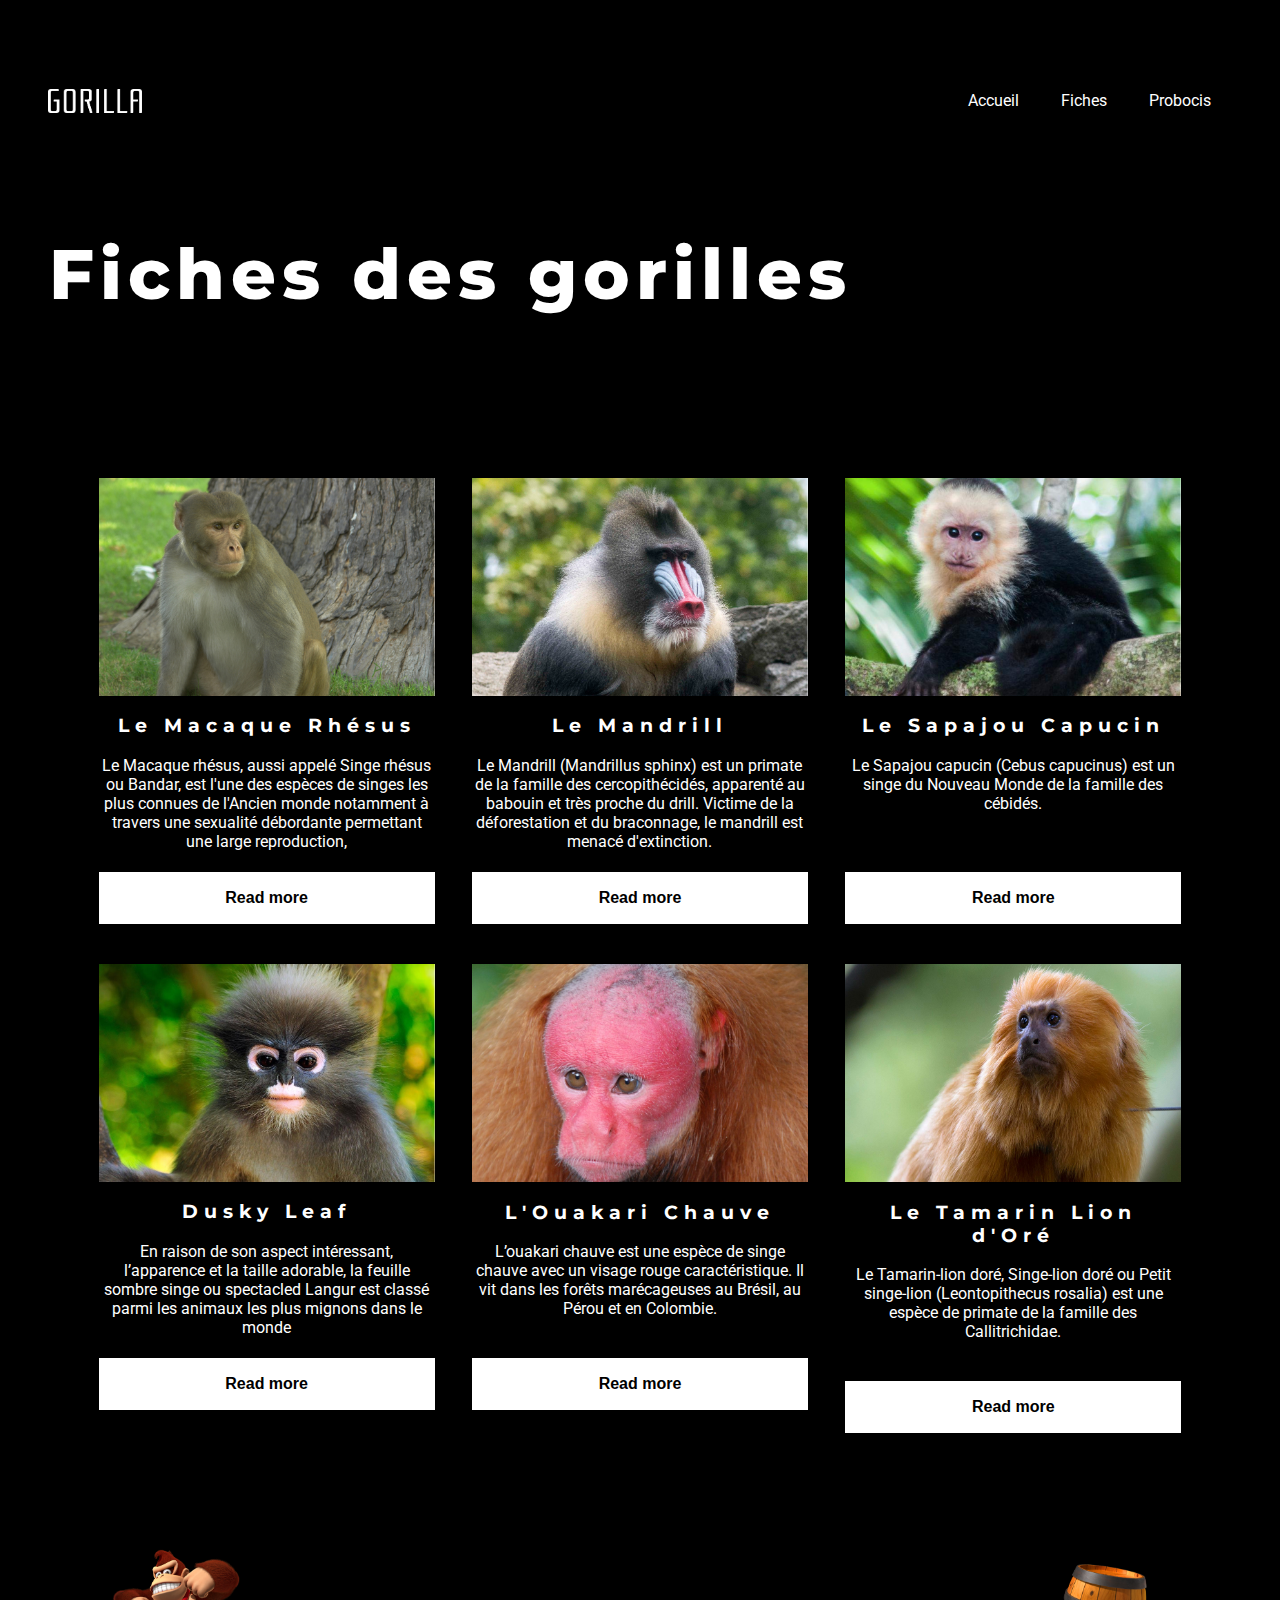
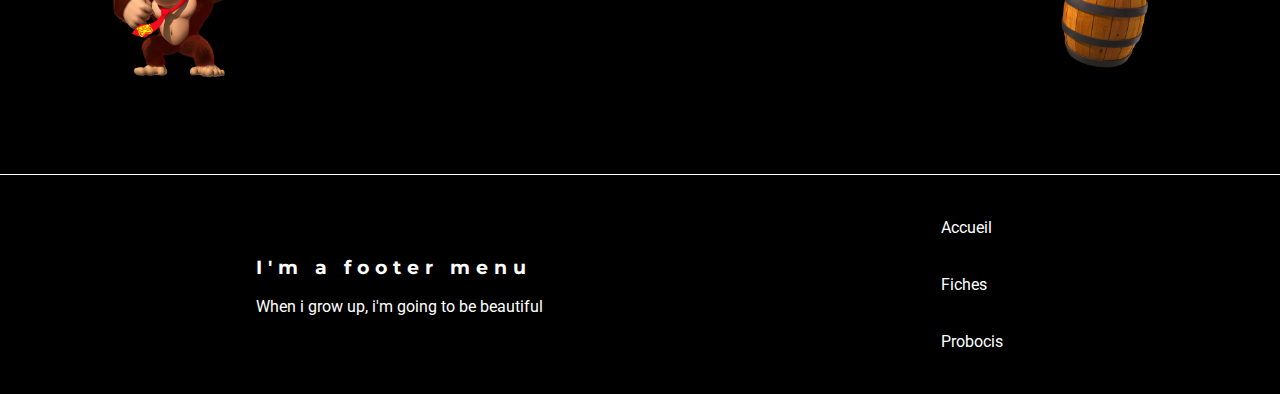
==== html/fiches.html @ 7650e543 "ajout_code" ====
<!DOCTYPE html>
<html lang="en">

<head>
    <meta charset="UTF-8">
    <meta name="viewport" content="width=device-width, initial-scale=1.0">
    <meta http-equiv="X-UA-Compatible" content="ie=edge">
    <link rel="stylesheet" href="../css/style.css">
    <link href="https://fonts.googleapis.com/css?family=Montserrat|Roboto&display=swap" rel="stylesheet">
    <title>Fiches des Gorilles</title>
</head>

<body class="fiche">
    <header class="flex_row">
        <img src="../img/gorilla_logo.png" alt="" class="logo">
        <nav class="nav_desktop">
            <ul class="flex_row">
                <li><a href="index.html">Accueil</a></li>
                <li><a href="fiches.html">Fiches</a></li>
                <li><a href="probocis.html">Probocis</a></li>
            </ul>
        </nav>

        <div class="burger_menu">
            <a href="#main-menu" class="menu-toggle">
                <div class="burger-breads">
                    <span></span>
                    <span></span>
                    <span></span>

                </div>
            </a>
            <nav id="main-menu" class="main-menu">
                <a href="#main-menu-toggle" class="menu-close">
                    <div class="burger-breads close">
                        <span></span>
                        <span></span>
                        <span></span>
                    </div>
                </a>

                <ul>
                    <li><a href="index.html">Accueil</a></li>
                    <li><a href="fiches.html">Fiches</a></li>
                    <li><a href="probocis.html">Probocis</a></li>
                </ul>

            </nav>
            <a href="#main-menu-toggle" class="backdrop" hidden></a>
        </div>
    </header>

    <div class="hero">
        <h1>Fiches des gorilles</h1>
    </div>

    <section class="corps">

        <section class="fiches_gorilla">

            <div class="flex_wrap">

                <div class="fiches">
                    <figure>
                        <img src="../img/macaque.jpg" alt="">
                        <h3>Le Macaque Rhésus</h3>
                        <p>Le Macaque rhésus, aussi appelé Singe rhésus ou Bandar, est l'une des espèces de singes les
                            plus connues de l'Ancien monde notamment à travers une sexualité débordante permettant une
                            large reproduction,</p>
                        <a href=""><button>Read more</button></a>
                    </figure>
                </div>

                <div class="fiches">
                    <figure>
                        <img src="../img/mandrille.jpg" alt="">
                        <h3>Le Mandrill</h3>
                        <p>Le Mandrill (Mandrillus sphinx) est un primate de la famille des cercopithécidés, apparenté
                            au babouin et très proche du drill. Victime de la déforestation et du braconnage, le
                            mandrill est menacé d'extinction.</p>
                        <a href=""><button>Read more</button></a>
                    </figure>
                </div>

                <div class="fiches">
                    <figure>
                        <img src="../img/capucin.jpg" alt="">
                        <h3>Le Sapajou Capucin</h3>
                        <p>Le Sapajou capucin (Cebus capucinus) est un singe du Nouveau Monde de la famille des cébidés.
                        </p>
                        <a href=""><button>Read more</button></a>
                    </figure>
                </div>

                <div class="fiches">
                    <figure>
                        <img src="../img/dusky_leaf.jpg" alt="">
                        <h3>Dusky Leaf</h3>
                        <p>En raison de son aspect intéressant, l’apparence et la taille adorable, la feuille sombre
                            singe ou spectacled Langur est classé parmi les animaux les plus mignons dans le monde</p>
                        <a href=""><button>Read more</button></a>
                    </figure>
                </div>

                <div class="fiches">
                    <figure>
                        <img src="../img/ouakari.jpg" alt="">
                        <h3>L'Ouakari Chauve</h3>
                        <p>L’ouakari chauve est une espèce de singe chauve avec un visage rouge caractéristique. Il vit
                            dans les forêts marécageuses au Brésil, au Pérou et en Colombie.</p>
                        <a href=""><button>Read more</button></a>
                    </figure>
                </div>

                <div class="fiches">
                    <figure>
                        <img src="../img/golden_lion_tamarin.jpg" alt="">
                        <h3>Le Tamarin Lion d'Oré</h3>
                        <p>Le Tamarin-lion doré, Singe-lion doré ou Petit singe-lion (Leontopithecus rosalia) est une espèce de primate de la famille des Callitrichidae.</p>
                        <a href=""><button>Read more</button></a>
                    </figure>
                </div>
            </div>

        </section>

        <section class="pre_footer flex_row">
            <img class="donkey" src="../img/donkey_kong.png" alt="donkey_kong">
            <img class="tonneau" src="../img/tonneau.png" alt="tonneau">

        </section>

    </section>

    <footer class="flex_row">

        <div>
            <h3>I'm a footer menu</h3>
            <p>When i grow up, i'm going to be beautiful</p>
        </div>

        <div>
            <nav>
                <ul>
                    <li><a href="index.html">Accueil</a></li>
                    <li><a href="fiches.html">Fiches</a></li>
                    <li><a href="probocis.html">Probocis</a></li>
                </ul>
            </nav>
        </div>

    </footer>
</body>

</html>
---- css/style.css ----
body {
  margin: 0;
  padding: 0;
  background-color: black;
  font-family: 'Roboto', sans-serif;
  /* Burger menu *****************************************/
  /*Style menu*/
  /*Hiding Menu*/
  /****************************** header **************************************/
  /*************footer**********************/
}
body .burger_menu {
  display: none;
}
body .menu-toggle .burger-breads span {
  display: block;
  width: 33px;
  height: 4px;
  margin-bottom: 5px;
  position: relative;
  background: white;
  z-index: 1;
}
body .menu-close .burger-breads span {
  display: block;
  width: 33px;
  height: 4px;
  margin-bottom: 5px;
  position: relative;
  background: #ffffff;
  z-index: 1;
  transform: rotate(45deg) translate(-2px, -1px);
  background: white;
}
body .menu-close .burger-breads span:nth-child(2) {
  transform: rotate(135deg) translate(-6px, 9px);
}
body .menu-close .burger-breads span:nth-child(3) {
  opacity: 0;
}
body .main-menu {
  position: absolute;
  top: 0;
  right: 0;
  height: 100%;
  width: 100%;
  overflow-y: scroll;
  overflow-x: visible;
  transition: left 0.3s ease, box-shadow 0.3s ease;
  z-index: 999;
}
body .main-menu ul {
  margin: 0;
  padding: 2.5em 0 0;
  min-height: 100%;
  width: 200%;
  background: black;
}
body .main-menu a {
  display: block;
  padding: 0.75em 15px;
  /* line-height: 1em; */
  font-size: 2em;
  font-weight: lighter;
  color: #ffff;
  text-decoration: none;
}
body .main-menu .menu-close {
  position: absolute;
  margin-top: 1em;
  right: 0;
}
body .main-menu {
  display: none;
  right: -200px;
}
body .main-menu:target {
  display: block;
  right: 0;
  outline: none;
  box-shadow: 3px 0 12px rgba(0, 0, 0, 0.25);
}
body .main-menu:target .menu-close {
  z-index: 1001;
  padding-bottom: 1px;
}
body .main-menu:target ul {
  position: relative;
  z-index: 1000;
}
body .main-menu:target + .backdrop {
  position: absolute;
  display: block;
  left: 0;
  width: 100%;
  height: 100%;
  z-index: 998;
  cursor: default;
}
@supports (position: fixed) {
  body .main-menu,
  body .main-menu:target + .backdrop {
    position: fixed;
  }
}
body .flex_row {
  display: flex;
  flex-direction: row;
  justify-content: space-between;
  align-items: center;
}
body .flex_wrap {
  display: flex;
  flex-wrap: wrap;
  justify-content: space-around;
}
body .corps {
  max-width: 1120px;
  display: block;
  margin: auto;
}
body section {
  margin: 8em 1.5em;
}
body p {
  color: white;
}
body h2 {
  font-family: 'Montserrat', sans-serif;
  letter-spacing: 6px;
  color: white;
  text-align: center;
  margin: 2em 0;
}
body h3 {
  font-family: 'Montserrat', sans-serif;
  letter-spacing: 6px;
  color: white;
  text-align: center;
}
body button {
  background-color: white;
  /* Green */
  border: 2px solid #ffffff;
  color: black;
  padding: 15px 32px;
  text-align: center;
  text-decoration: none;
  display: inline-block;
  font-size: 16px;
  width: 100%;
  font-weight: bold;
}
body button:hover {
  background-color: black;
  border: 2px solid white;
  color: white;
}
body a:hover {
  color: white;
}
body header {
  padding: 3em;
  position: absolute;
  width: 100%;
  box-sizing: border-box;
}
body nav ul li a {
  text-decoration: none;
  color: white;
}
body li {
  list-style: none;
  margin: 1em 10px;
  border: 1px solid rgba(255, 255, 255, 0);
  padding: 10px;
}
body li:hover {
  border: 1px solid;
  border-radius: 4px;
  border-color: white;
}
body .logo {
  height: 1.5em;
}
body h2 {
  font-family: 'Montserrat', sans-serif;
  letter-spacing: 6px;
  color: white;
  text-align: center;
  margin: 2em 0;
}
body h3 {
  font-family: 'Montserrat', sans-serif;
  letter-spacing: 6px;
  color: white;
  text-align: center;
}
body .pre_footer img {
  width: 12em;
}
body .pre_footer .tonneau {
  transition: all 4.5s ease-in;
}
body .pre_footer:hover .tonneau {
  transform: rotate(720deg);
  margin-right: 150em;
}
body .pre_footer:hover .donkey {
  animation: jump_donkey_kong 5s;
}
@keyframes jump_donkey_kong {
  0% {
    transform: translateX(0);
  }
  /*45%{
            margin-right: 45em;
            transform: translateX(-45em);
            transform: translateY(0);
        }*/
  60% {
    transform: translateX(30em) translateY(-150px);
  }
  62% {
    transform: translateX(30em) translateY(0);
  }
  100% {
    transform: translateX(0);
  }
}
body footer {
  border-top: 1px solid white;
  padding: 1em 20%;
}
body footer h3 {
  text-align: left;
}
@media only screen and (max-width: 700px) {
  body .burger_menu {
    display: block;
  }
  body .nav_desktop {
    display: none;
  }
  body li:hover {
    border: none;
  }
}
/******************************** Page Home ***********************************/
body.home {
  /****** hero *****************************/
  /************** intro ********************/
  /************** fiches ******************/
  /************* mediaqueries *************/
}
body.home h1 {
  text-align: center;
  font-family: 'Montserrat', sans-serif;
  font-weight: 800;
  color: white;
  margin: 10px 0;
  letter-spacing: 6px;
  font-size: 70px;
}
body.home .background_img {
  background-image: url("../img/jungle_deux.jpg");
  height: 650px;
  background-size: cover;
  background-repeat: no-repeat;
  margin: 0;
  display: flex;
}
body.home .hero {
  margin: auto;
}
body.home .intro {
  column-count: 3;
  column-gap: 30px;
}
body.home .intro p {
  margin: 0;
}
body.home .intro h2 {
  column-span: all;
}
body.home .hero p {
  color: white;
  text-align: center;
  width: 50%;
  display: block;
  margin: auto;
  font-weight: 100;
}
body.home .paragraphe {
  width: 30%;
  text-align: center;
}
body.home .fiches {
  width: 30%;
}
body.home figure img {
  width: 100%;
}
@media only screen and (max-width: 700px) {
  body.home .intro {
    display: flex;
    flex-direction: column;
  }
  body.home .paragraphe {
    width: 60%;
  }
  body.home .hero p {
    width: 90%;
  }
  body.home .burger_menu {
    display: block;
  }
  body.home .nav_desktop {
    display: none;
  }
}
/******** Page Fiche Gorilla ***********************************/
body.fiche section {
  margin: 1em auto 6em;
}
body.fiche h1 {
  text-align: left;
  font-family: 'Montserrat', sans-serif;
  font-weight: 800;
  color: white;
  margin: 60px 0;
  letter-spacing: 6px;
  font-size: 70px;
  padding: 1.5em 49px 0 49px;
}
body.fiche .hero {
  height: 442px;
  display: flex;
  align-items: center;
}
body.fiche .fiches figure img {
  width: 100%;
  display: block;
  margin: auto;
}
body.fiche .fiches figure p {
  height: 100px;
}
body.fiche figure {
  margin: 0;
}
body.fiche .fiches {
  width: 30%;
  min-width: 300px;
  margin: 20px 5px;
}
body.fiche .fiches p {
  text-align: center;
}
@media only screen and (max-width: 380px) {
  body.fiche h1 {
    font-size: 36px;
  }
}
/******** Page Probocis ***********************************/
body.probocis {
  /****** hero *****************************/
}
body.probocis h1 {
  text-align: center;
  font-family: 'Montserrat', sans-serif;
  font-weight: 800;
  color: white;
  margin: 10px 0;
  letter-spacing: 6px;
  font-size: 70px;
}
body.probocis .txt_img h2 {
  margin: 0;
  font-size: 38px;
  text-align: left;
}
body.probocis .background_img {
  background-image: url("../img/monkeys.jpg");
  height: 650px;
  background-size: cover;
  background-repeat: no-repeat;
  margin: 0;
  display: flex;
}
body.probocis .hero {
  margin: auto;
}
body.probocis .hero p {
  color: white;
  text-align: center;
  width: 50%;
  display: block;
  margin: auto;
  font-weight: 100;
}
body.probocis .explication img {
  width: 100%;
  min-width: 330px;
}
body.probocis .paragraphe {
  width: 30%;
  min-width: 330px;
  margin: 1em;
}
body.probocis .paragraphe_intro {
  margin: 1.5em 0;
  text-align: left;
}
body.probocis .texte_corps {
  column-count: 3;
  column-gap: 30px;
}
body.probocis .texte_corps p {
  margin: 0;
}
body.probocis .intro div {
  margin: 1em;
  width: 50%;
}
@media only screen and (max-width: 950px) {
  body.probocis .explication .flex_row {
    flex-direction: column;
  }
  body.probocis .intro div {
    width: 100%;
  }
  body.probocis .txt_img h2 {
    text-align: center;
  }
}
@media only screen and (max-width: 700px) {
  body.probocis .intro img {
    display: block;
    margin: auto;
    max-width: 500px;
  }
  body.probocis .hero p {
    width: 90%;
  }
  body.probocis .paragraphe_intro {
    text-align: center;
    margin: 1em 1em;
  }
  body.probocis .txt_img {
    width: 90%;
    margin-top: 3em;
  }
  body.probocis .burger_menu {
    display: block;
  }
  body.probocis .nav_desktop {
    display: none;
  }
}
@media only screen and (max-width: 500px) {
  body.probocis h1 {
    font-size: 36px;
  }
  body.probocis .texte_corps {
    column-count: 2;
  }
  body.probocis .burger_menu {
    display: block;
  }
  body.probocis .nav_desktop {
    display: none;
  }
  body.probocis header ul {
    padding: 0;
  }
}
@media only screen and (max-width: 400px) {
  body.probocis body.probocis .texte_corps {
    column-count: 1;
  }
}
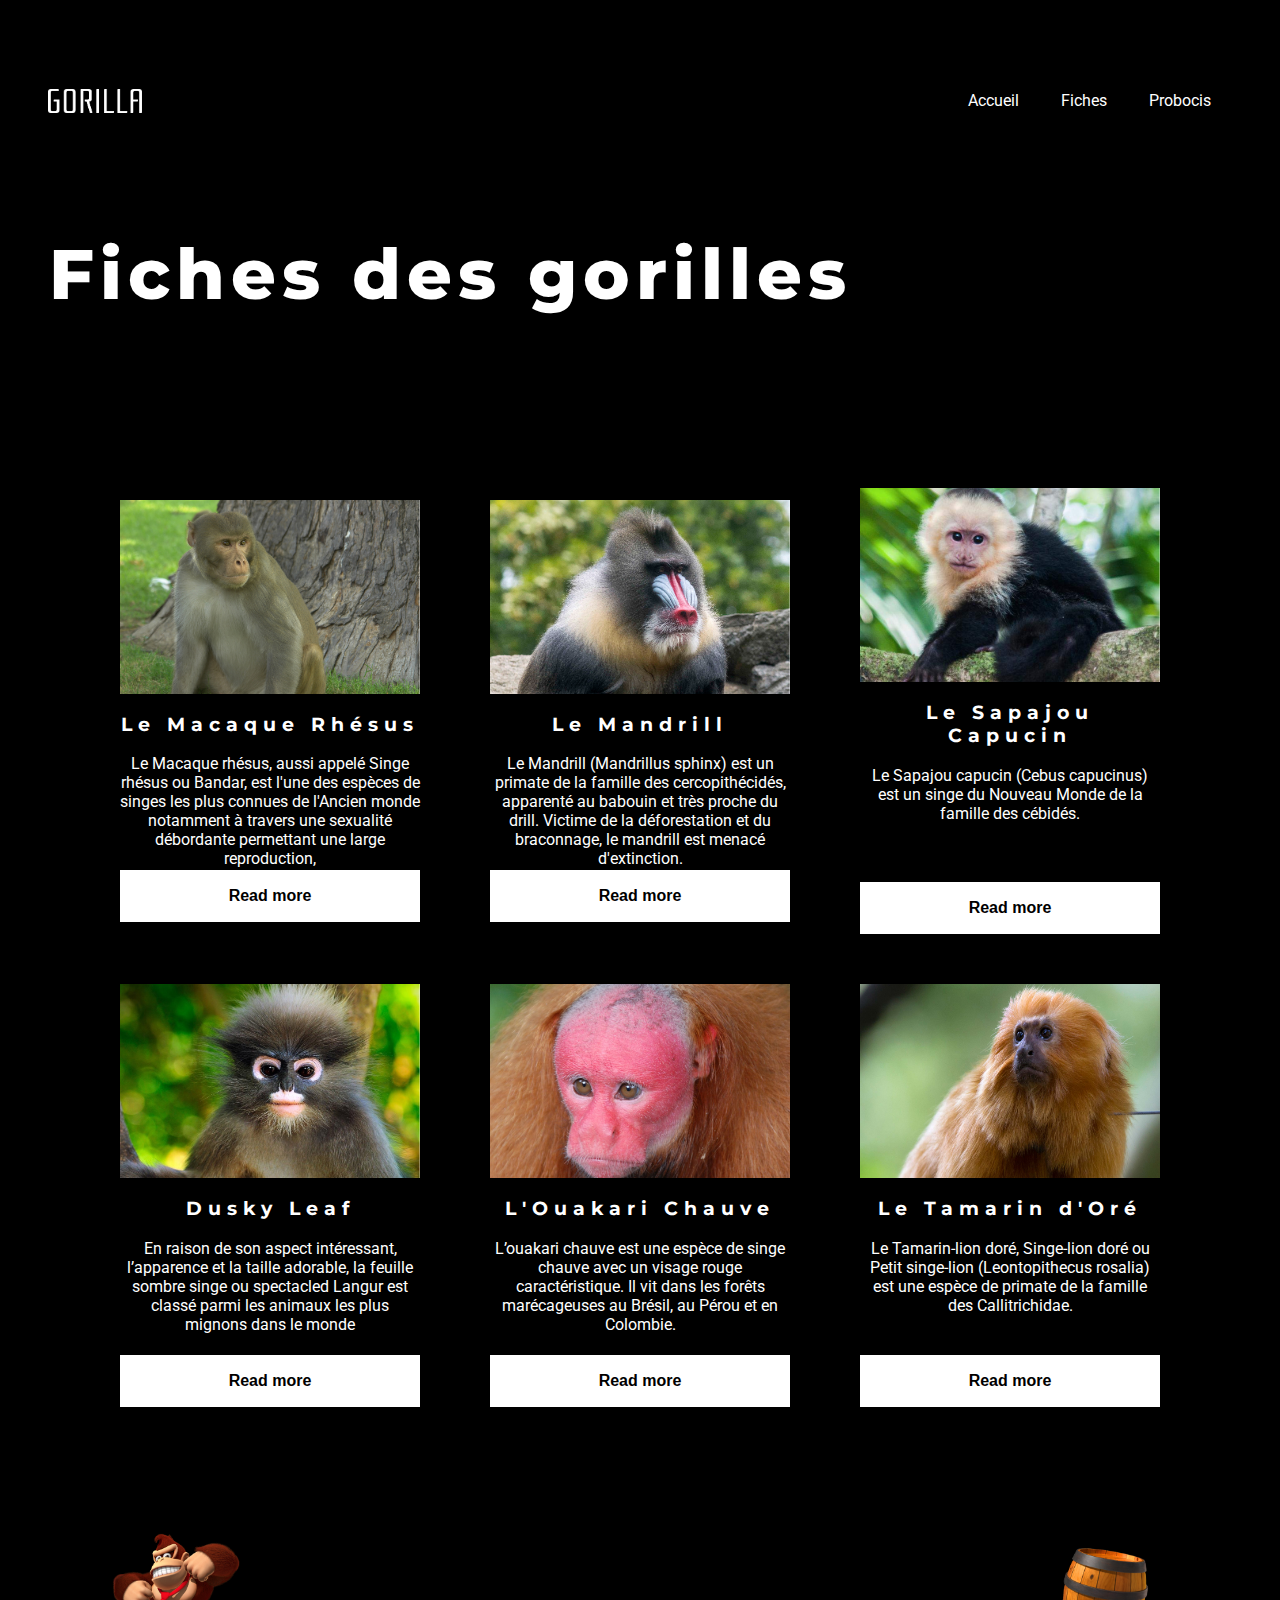
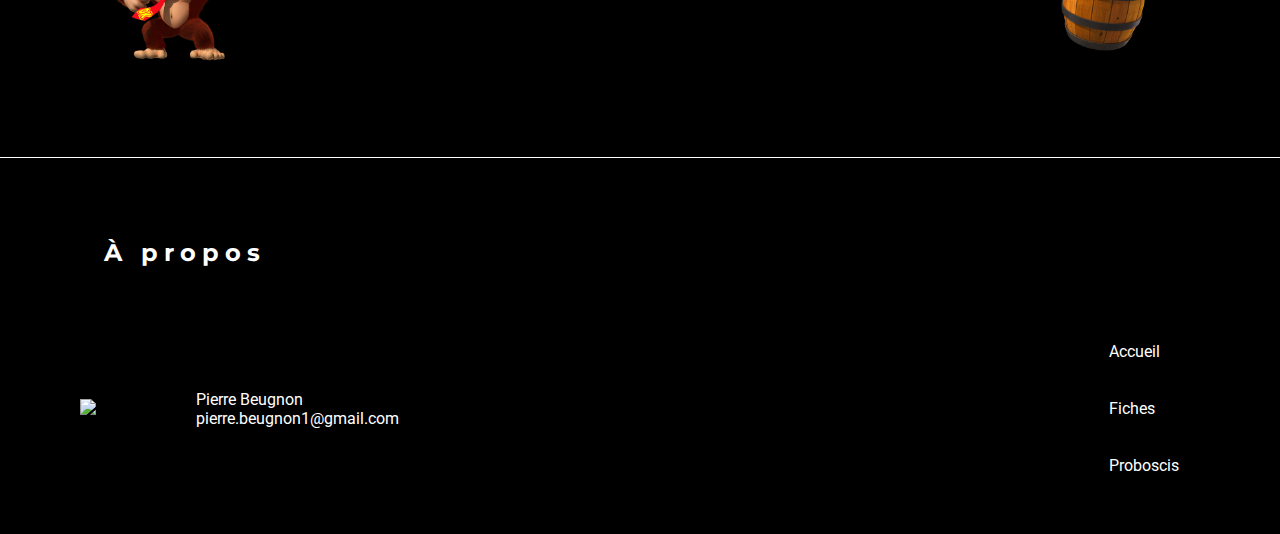
==== commit 65541644: "2eme commit" ====
--- a/html/fiches.html
+++ b/html/fiches.html
@@ -58,7 +58,7 @@
 
         <section class="fiches_gorilla">
 
-            <div class="flex_wrap">
+            <div class="grid_container">
 
                 <div class="fiches">
                     <figure>
@@ -115,7 +115,7 @@
                 <div class="fiches">
                     <figure>
                         <img src="../img/golden_lion_tamarin.jpg" alt="">
-                        <h3>Le Tamarin Lion d'Oré</h3>
+                        <h3>Le Tamarin d'Oré</h3>
                         <p>Le Tamarin-lion doré, Singe-lion doré ou Petit singe-lion (Leontopithecus rosalia) est une espèce de primate de la famille des Callitrichidae.</p>
                         <a href=""><button>Read more</button></a>
                     </figure>
@@ -132,21 +132,31 @@
 
     </section>
 
-    <footer class="flex_row">
+    <footer>
+        <div class="footer_style">
 
-        <div>
-            <h3>I'm a footer menu</h3>
-            <p>When i grow up, i'm going to be beautiful</p>
-        </div>
 
-        <div>
-            <nav>
-                <ul>
-                    <li><a href="index.html">Accueil</a></li>
-                    <li><a href="fiches.html">Fiches</a></li>
-                    <li><a href="probocis.html">Probocis</a></li>
-                </ul>
-            </nav>
+            <h2>À propos</h2>
+
+            <div class="conteneur_footer_flex_row">
+
+                <div class="footer_flex_row">
+                    <img src="../img/pierre_beugnon.jpg" alt="pierre" class="picme">
+                    <p>Pierre Beugnon <br /> pierre.beugnon1@gmail.com</p>
+                </div>
+
+
+                <div>
+                    <nav>
+                        <ul>
+                            <li><a href="index.html">Accueil</a></li>
+                            <li><a href="fiches.html">Fiches</a></li>
+                            <li><a href="proboscis.html">Proboscis</a></li>
+                        </ul>
+                    </nav>
+                </div>
+
+            </div>
         </div>
 
     </footer>
--- a/css/style.css
+++ b/css/style.css
@@ -109,6 +109,10 @@
   justify-content: space-between;
   align-items: center;
 }
+body .flex_footer {
+  display: flex;
+  flex-direction: row;
+}
 body .flex_wrap {
   display: flex;
   flex-wrap: wrap;
@@ -230,10 +234,40 @@
 }
 body footer {
   border-top: 1px solid white;
-  padding: 1em 20%;
+  padding: 2em 5em;
+}
+body footer h2 {
+  text-align: left;
+  margin-left: 1em;
 }
 body footer h3 {
   text-align: left;
+}
+body footer .img_footer {
+  width: 50%;
+  height: auto;
+}
+body footer .img_footer img {
+  width: 24%;
+}
+body .footer_flex_row {
+  display: flex;
+  flex-direction: row;
+  align-items: center;
+  justify-content: space-between;
+}
+body .footer_flex_row img {
+  width: 100px;
+}
+body .footer_flex_row p {
+  margin: 0 1em;
+}
+body footer nav ul {
+  padding: 0;
+}
+body .conteneur_footer_flex_row {
+  display: flex;
+  justify-content: space-between;
 }
 @media only screen and (max-width: 700px) {
   body .burger_menu {
@@ -244,6 +278,29 @@
   }
   body li:hover {
     border: none;
+  }
+}
+@media only screen and (max-width: 600px) {
+  body .conteneur_footer_flex_row {
+    flex-direction: column;
+  }
+  body .footer_style div nav ul {
+    display: flex;
+    flex-direction: column;
+  }
+  body .footer_style div nav ul li {
+    text-align: center;
+  }
+  body .footer_flex_row {
+    flex-direction: column;
+  }
+  body .footer_flex_row p {
+    margin: 1em 0;
+    text-align: center;
+  }
+  body footer h2 {
+    text-align: center;
+    margin-left: 0;
   }
 }
 /******************************** Page Home ***********************************/
@@ -296,7 +353,11 @@
   text-align: center;
 }
 body.home .fiches {
-  width: 30%;
+  width: 33%;
+  min-width: 280px;
+}
+body.home figure {
+  margin: 1em;
 }
 body.home figure img {
   width: 100%;
@@ -338,6 +399,12 @@
   display: flex;
   align-items: center;
 }
+body.fiche .grid_container {
+  display: grid;
+  grid-template-columns: auto auto auto;
+  grid-gap: 10px;
+  padding: 10px;
+}
 body.fiche .fiches figure img {
   width: 100%;
   display: block;
@@ -352,10 +419,22 @@
 body.fiche .fiches {
   width: 30%;
   min-width: 300px;
-  margin: 20px 5px;
+  padding: 20px 5px;
+  margin: auto;
+  display: block;
 }
 body.fiche .fiches p {
   text-align: center;
+}
+@media only screen and (max-width: 1000px) {
+  body.fiche .grid_container {
+    grid-template-columns: auto auto;
+  }
+}
+@media only screen and (max-width: 700px) {
+  body.fiche .grid_container {
+    grid-template-columns: auto;
+  }
 }
 @media only screen and (max-width: 380px) {
   body.fiche h1 {
@@ -443,6 +522,10 @@
   body.probocis .hero p {
     width: 90%;
   }
+  body.probocis .texte_corps {
+    column-count: 2;
+    column-gap: 30px;
+  }
   body.probocis .paragraphe_intro {
     text-align: center;
     margin: 1em 1em;
@@ -468,6 +551,10 @@
   body.probocis .burger_menu {
     display: block;
   }
+  body.probocis .texte_corps {
+    column-count: 1;
+    column-gap: 30px;
+  }
   body.probocis .nav_desktop {
     display: none;
   }
